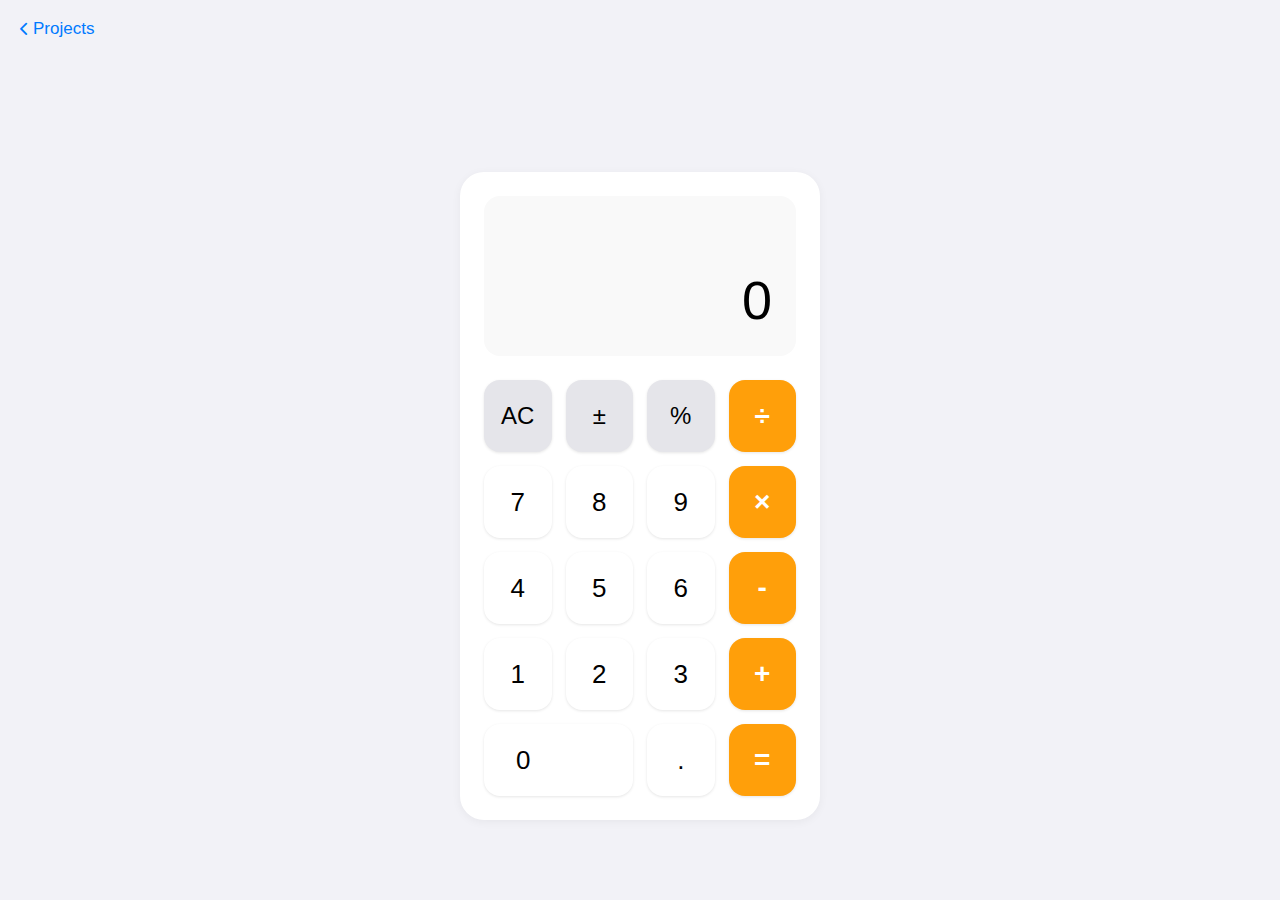
==== calculator/index.html @ 37000dd3 "Add files via upload" ====
<!DOCTYPE html>
<html lang="en">
<head>
    <meta charset="UTF-8">
    <meta name="viewport" content="width=device-width, initial-scale=1.0">
    <meta name="color-scheme" content="light dark">
    <title>Calculator</title>
    <link rel="stylesheet" href="/shared/theme.css">
    <link rel="stylesheet" href="/shared/nav-styles.css">
    <link rel="stylesheet" href="styles.css">
    <link rel="stylesheet" href="https://cdnjs.cloudflare.com/ajax/libs/font-awesome/6.5.1/css/all.min.css">
</head>
<body>
    <div class="container">
        <header>
            <nav class="top-nav">
                <a href="../index.html" class="back-button">
                    <i class="fas fa-chevron-left"></i>
                    <span>Projects</span>
                </a>
            </nav>
        </header>

        <div class="calculator">
            <div class="display">
                <div class="previous-operand" id="previous-operand"></div>
                <div class="current-operand" id="current-operand">0</div>
            </div>
            <div class="keypad">
                <button class="key function" data-action="clear">AC</button>
                <button class="key function" data-action="toggle-sign">±</button>
                <button class="key function" data-action="percentage">%</button>
                <button class="key operator" data-operator="÷">÷</button>
                
                <button class="key number" data-number="7">7</button>
                <button class="key number" data-number="8">8</button>
                <button class="key number" data-number="9">9</button>
                <button class="key operator" data-operator="×">×</button>
                
                <button class="key number" data-number="4">4</button>
                <button class="key number" data-number="5">5</button>
                <button class="key number" data-number="6">6</button>
                <button class="key operator" data-operator="-">-</button>
                
                <button class="key number" data-number="1">1</button>
                <button class="key number" data-number="2">2</button>
                <button class="key number" data-number="3">3</button>
                <button class="key operator" data-operator="+">+</button>
                
                <button class="key number span-2" data-number="0">0</button>
                <button class="key number" data-number=".">.</button>
                <button class="key operator" data-operator="=">=</button>
            </div>
        </div>
    </div>
    <script src="script.js"></script>
</body>
</html>
---- shared/theme.css ----
:root {
    /* Light theme (default) */
    --bg-color: #f2f2f7;
    --card-bg: #ffffff;
    --text-color: #000000;
    --secondary-text: #6c6c6c;
    --border-color: #e0e0e0;
    --accent-color: #007AFF;
    --shadow: 0 4px 6px rgba(0, 0, 0, 0.1);
    
    /* Common colors */
    --success-color: #34c759;
    --warning-color: #ff9500;
    --error-color: #ff3b30;
}

@media (prefers-color-scheme: dark) {
    :root {
        --bg-color: #000000;
        --card-bg: #1c1c1e;
        --text-color: #ffffff;
        --secondary-text: #98989f;
        --border-color: #38383a;
        --shadow: 0 4px 6px rgba(0, 0, 0, 0.2);
    }
}

/* Base styles */
* {
    margin: 0;
    padding: 0;
    box-sizing: border-box;
    -webkit-font-smoothing: antialiased;
    -webkit-tap-highlight-color: transparent;
}

body {
    font-family: -apple-system, BlinkMacSystemFont, "Segoe UI", Roboto, sans-serif;
    background-color: var(--bg-color);
    color: var(--text-color);
    line-height: 1.5;
    min-height: 100vh;
}
---- shared/nav-styles.css ----
.top-nav {
    position: fixed;
    top: 0;
    left: 0;
    right: 0;
    display: flex;
    justify-content: space-between;
    align-items: center;
    padding: 16px 20px;
    background-color: var(--bg-color);
    backdrop-filter: blur(10px);
    -webkit-backdrop-filter: blur(10px);
    z-index: 100;
}

.back-button {
    display: inline-flex;
    align-items: center;
    gap: 6px;
    color: var(--accent-color);
    text-decoration: none;
    font-size: 17px;
    font-weight: 400;
    padding: 8px;
    margin: -8px;
    border-radius: 8px;
    transition: background-color 0.2s;
}

.back-button:hover {
    background-color: rgba(0, 122, 255, 0.1);
}

.back-button i {
    font-size: 14px;
}

/* Adjust main content to account for fixed header */
.container {
    padding-top: 80px !important;
}
---- calculator/styles.css ----
/* Calculator-specific variables */
:root {
    /* Light theme */
    --bg-color: #f2f2f7;
    --card-bg: #ffffff;
    --display-bg: #f9f9f9;
    --text-color: #000000;
    --secondary-text: #6c6c6c;
    --key-bg: #ffffff;
    --key-text: #000000;
    --operator-bg: #ff9f0a;
    --operator-text: #ffffff;
    --function-bg: #e5e5ea;
    --function-text: #000000;
    --shadow: 0 2px 10px rgba(0, 0, 0, 0.05);
    --key-shadow: 0 1px 3px rgba(0, 0, 0, 0.1);
    --accent-color: #007AFF;
}

@media (prefers-color-scheme: dark) {
    :root {
        --bg-color: #000000;
        --card-bg: #1c1c1e;
        --display-bg: #1c1c1e;
        --text-color: #ffffff;
        --secondary-text: #98989f;
        --key-bg: #2c2c2e;
        --key-text: #ffffff;
        --operator-bg: #ff9f0a;
        --operator-text: #ffffff;
        --function-bg: #3a3a3c;
        --function-text: #ffffff;
        --shadow: 0 2px 10px rgba(0, 0, 0, 0.2);
        --key-shadow: 0 1px 3px rgba(0, 0, 0, 0.2);
    }
}

* {
    margin: 0;
    padding: 0;
    box-sizing: border-box;
    -webkit-font-smoothing: antialiased;
    -webkit-tap-highlight-color: transparent;
}

body {
    font-family: -apple-system, BlinkMacSystemFont, "Segoe UI", Roboto, sans-serif;
    background-color: var(--bg-color);
    color: var(--text-color);
    line-height: 1.5;
    min-height: 100vh;
    display: flex;
    align-items: center;
    justify-content: center;
}

.container {
    max-width: 400px;
    width: 100%;
    margin: 0 auto;
    padding: 20px;
}

header {
    margin-bottom: 32px;
}

.top-nav {
    display: flex;
    justify-content: space-between;
    align-items: center;
    margin-bottom: 24px;
}

.back-button {
    color: var(--accent-color);
    text-decoration: none;
    display: flex;
    align-items: center;
    gap: 4px;
    font-size: 17px;
}

.calculator {
    background: var(--card-bg);
    border-radius: 24px;
    padding: 24px;
    box-shadow: var(--shadow);
    max-width: 360px;
    margin: 0 auto;
}

.display {
    background: var(--display-bg);
    padding: 24px;
    border-radius: 16px;
    margin-bottom: 24px;
    text-align: right;
    min-height: 140px;
    display: flex;
    flex-direction: column;
    justify-content: flex-end;
}

.previous-operand {
    color: var(--secondary-text);
    font-size: 26px;
    min-height: 40px;
    margin-bottom: 8px;
}

.current-operand {
    color: var(--text-color);
    font-size: 54px;
    font-weight: 300;
    line-height: 1.2;
    overflow: hidden;
    text-overflow: ellipsis;
}

.keypad {
    display: grid;
    grid-template-columns: repeat(4, 1fr);
    gap: 14px;
}

.key {
    border: none;
    border-radius: 16px;
    padding: 0;
    font-size: 26px;
    font-weight: 500;
    cursor: pointer;
    transition: all 0.2s ease;
    box-shadow: var(--key-shadow);
    display: flex;
    align-items: center;
    justify-content: center;
    min-height: 72px;
    user-select: none;
    -webkit-user-select: none;
}

.key:active {
    transform: scale(0.95);
    opacity: 0.8;
}

.number {
    background: var(--key-bg);
    color: var(--key-text);
}

.operator {
    background: var(--operator-bg);
    color: var(--operator-text);
    font-weight: 600;
    font-size: 28px;
}

.function {
    background: var(--function-bg);
    color: var(--function-text);
    font-size: 24px;
}

.span-2 {
    grid-column: span 2;
    justify-content: flex-start;
    padding-left: 32px;
}

@media (max-width: 480px) {
    .container {
        padding: 16px;
    }
    
    .calculator {
        padding: 20px;
        border-radius: 20px;
    }
    
    .display {
        padding: 20px;
        min-height: 120px;
        margin-bottom: 20px;
    }
    
    .key {
        min-height: 64px;
        font-size: 24px;
        border-radius: 14px;
    }

    .operator {
        font-size: 26px;
    }

    .function {
        font-size: 22px;
    }

    .current-operand {
        font-size: 44px;
    }

    .previous-operand {
        font-size: 24px;
    }

    .span-2 {
        padding-left: 28px;
    }
}

@keyframes press {
    0% { transform: scale(1); }
    50% { transform: scale(0.95); }
    100% { transform: scale(1); }
}

.key.pressed {
    animation: press 0.1s ease;
}
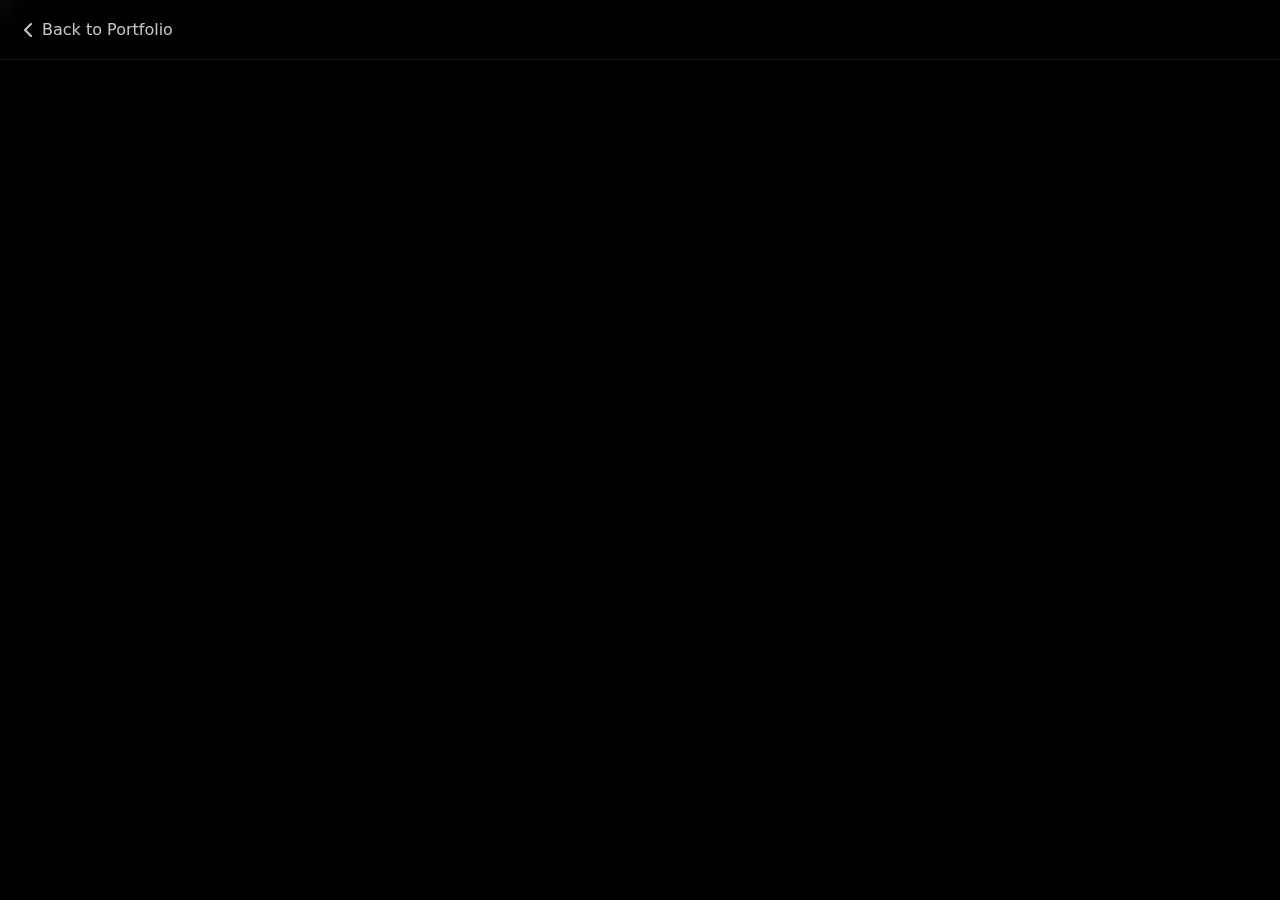
==== commit 4eecfbf7: "Update1" ====
--- a/calculator/index.html
+++ b/calculator/index.html
@@ -3,56 +3,28 @@
 <head>
     <meta charset="UTF-8">
     <meta name="viewport" content="width=device-width, initial-scale=1.0">
-    <meta name="color-scheme" content="light dark">
-    <title>Calculator</title>
-    <link rel="stylesheet" href="/shared/theme.css">
-    <link rel="stylesheet" href="/shared/nav-styles.css">
-    <link rel="stylesheet" href="styles.css">
+    <meta name="theme-color" content="#000000">
+    <title>Calculator | HamitCF</title>
+    <link rel="stylesheet" href="../styles.css">
+    <link rel="stylesheet" href="calculator.css">
     <link rel="stylesheet" href="https://cdnjs.cloudflare.com/ajax/libs/font-awesome/6.5.1/css/all.min.css">
 </head>
 <body>
-    <div class="container">
-        <header>
-            <nav class="top-nav">
-                <a href="../index.html" class="back-button">
-                    <i class="fas fa-chevron-left"></i>
-                    <span>Projects</span>
-                </a>
-            </nav>
-        </header>
+    <div class="project-header">
+        <a href="../index.html" class="home-button">
+            <i class="fas fa-chevron-left"></i>
+            <span>Back to Portfolio</span>
+        </a>
+    </div>
 
-        <div class="calculator">
-            <div class="display">
-                <div class="previous-operand" id="previous-operand"></div>
-                <div class="current-operand" id="current-operand">0</div>
-            </div>
-            <div class="keypad">
-                <button class="key function" data-action="clear">AC</button>
-                <button class="key function" data-action="toggle-sign">±</button>
-                <button class="key function" data-action="percentage">%</button>
-                <button class="key operator" data-operator="÷">÷</button>
-                
-                <button class="key number" data-number="7">7</button>
-                <button class="key number" data-number="8">8</button>
-                <button class="key number" data-number="9">9</button>
-                <button class="key operator" data-operator="×">×</button>
-                
-                <button class="key number" data-number="4">4</button>
-                <button class="key number" data-number="5">5</button>
-                <button class="key number" data-number="6">6</button>
-                <button class="key operator" data-operator="-">-</button>
-                
-                <button class="key number" data-number="1">1</button>
-                <button class="key number" data-number="2">2</button>
-                <button class="key number" data-number="3">3</button>
-                <button class="key operator" data-operator="+">+</button>
-                
-                <button class="key number span-2" data-number="0">0</button>
-                <button class="key number" data-number=".">.</button>
-                <button class="key operator" data-operator="=">=</button>
-            </div>
+    <div class="calculator">
+        <div class="display">
+            <div class="previous-operand"></div>
+            <div class="current-operand">0</div>
         </div>
+        <!-- calculator buttons buraya gelecek -->
     </div>
-    <script src="script.js"></script>
+
+    <script src="calculator.js"></script>
 </body>
 </html> --- a/styles.css
+++ b/styles.css
@@ -0,0 +1,1375 @@
+:root {
+    --background: #000000;
+    --text: #f5f5f7;
+    --secondary-text: #86868b;
+    --accent: #0066cc;
+    --card-bg: rgba(28, 28, 30, 0.8);
+    --nav-bg: rgba(0, 0, 0, 0.8);
+    --border-color: rgba(255, 255, 255, 0.1);
+    --container-width: 1200px;
+    --spacing-lg: 20px;
+    --font-primary: -apple-system, BlinkMacSystemFont, 'SF Pro Text', 'SF Pro Display', system-ui, sans-serif;
+    --font-display: 'SF Pro Display', -apple-system, BlinkMacSystemFont, system-ui, sans-serif;
+}
+
+* {
+    margin: 0;
+    padding: 0;
+    box-sizing: border-box;
+}
+
+body {
+    font-family: var(--font-primary);
+    background-color: var(--background);
+    color: var(--text);
+    transition: background-color 0.3s ease, color 0.3s ease;
+    -webkit-font-smoothing: antialiased;
+    -moz-osx-font-smoothing: grayscale;
+}
+
+.sidebar {
+    position: fixed;
+    left: 0;
+    top: 0;
+    height: 100vh;
+    width: 250px;
+    background: var(--nav-bg);
+    backdrop-filter: blur(10px);
+    padding: 2rem;
+    display: flex;
+    flex-direction: column;
+    z-index: 1000;
+    transition: all 0.3s ease;
+    border-right: 1px solid var(--border-color);
+}
+
+/* Collapsed sidebar state */
+.sidebar.collapsed {
+    width: 80px;
+    padding: 2rem 1rem;
+}
+
+.sidebar-header {
+    display: flex;
+    align-items: center;
+    justify-content: space-between;
+    margin-bottom: 2rem;
+}
+
+.sidebar-toggle {
+    background: none;
+    border: none;
+    color: var(--text);
+    cursor: pointer;
+    padding: 0.5rem;
+    border-radius: 50%;
+    display: flex;
+    align-items: center;
+    justify-content: center;
+    transition: all 0.3s ease;
+}
+
+.sidebar-toggle:hover {
+    background: rgba(0, 122, 255, 0.1);
+    color: var(--accent);
+}
+
+/* Rotate icon when sidebar is collapsed */
+.sidebar.collapsed .sidebar-toggle i {
+    transform: rotate(180deg);
+}
+
+/* Adjust nav links in collapsed state */
+.sidebar.collapsed .nav-links a span {
+    opacity: 0;
+    width: 0;
+    display: none;
+}
+
+.sidebar.collapsed .nav-brand {
+    font-size: 0;
+}
+
+.sidebar.collapsed .nav-brand::first-letter {
+    font-size: 1.2rem;
+}
+
+.nav-links {
+    display: flex;
+    flex-direction: column;
+    gap: 1rem;
+    margin-top: 2rem;
+    align-items: flex-start;
+    width: 100%;
+}
+
+.nav-links a {
+    display: flex;
+    align-items: center;
+    gap: 1rem;
+    width: 100%;
+    padding: 0.8rem 1rem;
+    border-radius: 0.8rem;
+    transition: all 0.3s ease;
+    color: var(--text);
+    opacity: 0.7;
+}
+
+.nav-links a i {
+    min-width: 24px;
+    text-align: center;
+    font-size: 1.1rem;
+}
+
+.theme-toggle {
+    display: none;
+}
+
+.main-content {
+    margin-left: 250px;
+    padding: 2rem;
+    transition: margin-left 0.3s ease;
+}
+
+.main-content.expanded {
+    margin-left: 80px;
+}
+
+/* Update mobile styles */
+@media screen and (max-width: 768px) {
+    .sidebar {
+        transform: translateX(-100%);
+    }
+
+    .sidebar.active {
+        transform: translateX(0);
+        width: 250px;
+    }
+
+    .main-content {
+        margin-left: 0;
+    }
+
+    .main-content.expanded {
+        margin-left: 0;
+    }
+}
+
+/* Clean up redundant styles */
+.navbar,
+.nav-brand,
+.nav-links a {
+    /* Keep existing styles but update for sidebar context */
+    color: var(--nav-text);
+    text-decoration: none;
+    padding: 0.8rem 1rem;
+    border-radius: 0.8rem;
+    transition: all 0.3s ease;
+}
+
+.nav-links a:hover {
+    background: rgba(255, 255, 255, 0.1);
+    color: var(--accent);
+}
+
+.hero {
+    height: 100vh;
+    display: flex;
+    justify-content: space-between;
+    align-items: center;
+    padding: 0 2rem;
+    max-width: 1200px;
+    margin: 0 auto;
+}
+
+.hero h1 {
+    font-size: 3.5rem;
+    margin-bottom: 1rem;
+}
+
+.hero p {
+    font-size: 1.5rem;
+    color: var(--secondary-text);
+}
+
+.cta-button {
+    background-color: var(--accent);
+    color: white;
+    border: none;
+    padding: 1rem 2rem;
+    border-radius: 2rem;
+    font-size: 1rem;
+    cursor: pointer;
+    transition: all 0.3s ease;
+    position: relative;
+    overflow: hidden;
+}
+
+.cta-button:hover {
+    transform: translateY(-3px) scale(1.05);
+    box-shadow: 0 10px 20px rgba(0, 122, 255, 0.2);
+}
+
+.cta-button:active {
+    transform: translateY(0) scale(0.95);
+}
+
+.projects {
+    padding: 4rem 2rem;
+    max-width: 1200px;
+    margin: 0 auto;
+}
+
+.projects h2 {
+    font-size: 2.5rem;
+    margin-bottom: 2rem;
+}
+
+.project-grid {
+    display: grid;
+    grid-template-columns: repeat(3, 1fr);
+    gap: 2rem;
+}
+
+.project-card {
+    background: var(--card-bg);
+    backdrop-filter: blur(20px);
+    border-radius: 1.5rem;
+    padding: 2rem;
+    transition: all 0.3s ease;
+    box-shadow: 0 4px 20px rgba(0, 0, 0, 0.1);
+    position: relative;
+    z-index: 1;
+}
+
+.project-card:hover {
+    transform: translateY(-5px) scale(1.02);
+    box-shadow: 0 8px 30px rgba(0, 0, 0, 0.15);
+    background: rgba(255, 255, 255, 0.9);
+}
+
+.project-image {
+    width: 100%;
+    height: 200px;
+    border-radius: 12px;
+    overflow: hidden;
+    margin-bottom: 1.5rem;
+    background: linear-gradient(135deg, var(--card-bg), var(--secondary-text));
+    position: relative;
+}
+
+.project-image img {
+    width: 100%;
+    height: 100%;
+    object-fit: cover;
+    transition: transform 0.3s ease;
+}
+
+/* Image error handling */
+.project-image img:not([src]),
+.project-image img[src=""],
+.project-image img.error {
+    display: none;
+}
+
+/* Placeholder icon for missing images */
+.project-image:not(:has(img[src])):after {
+    content: '\f121';
+    font-family: 'Font Awesome 6 Free';
+    font-weight: 900;
+    position: absolute;
+    top: 50%;
+    left: 50%;
+    transform: translate(-50%, -50%);
+    font-size: 2.5rem;
+    color: var(--text);
+    opacity: 0.5;
+}
+
+/* Hover effect only when image exists */
+.project-card:hover .project-image img:not(.error) {
+    transform: scale(1.05);
+}
+
+/* Placeholder for upcoming projects */
+.project-image.upcoming {
+    background: linear-gradient(45deg, var(--card-bg), var(--secondary-text));
+    opacity: 0.5;
+}
+
+/* Responsive adjustments */
+@media screen and (max-width: 768px) {
+    .project-image {
+        height: 180px;
+    }
+}
+
+.project-links {
+    position: relative;
+    z-index: 2;
+    display: flex;
+    gap: 1rem;
+    margin-top: 1rem;
+}
+
+.project-link {
+    color: var(--accent);
+    text-decoration: none;
+    font-size: 0.9rem;
+    padding: 0.5rem 1.2rem;
+    border-radius: 1.5rem;
+    transition: all 0.3s ease;
+    background: rgba(255, 255, 255, 0.1);
+    position: relative;
+    z-index: 3;
+    cursor: pointer;
+    flex: 1;
+    text-align: center;
+    white-space: nowrap;
+}
+
+.project-link:hover {
+    background: var(--accent);
+    color: white;
+    transform: scale(1.05);
+}
+
+.calculator-img {
+    background-image: url('assets/calculator.png');
+    background-size: cover;
+    background-position: center;
+}
+
+.todo-img {
+    background-image: url('assets/todo.png');
+    background-size: cover;
+    background-position: center;
+}
+
+.rps-img {
+    background-image: url('assets/rps.png');
+    background-size: cover;
+    background-position: center;
+}
+
+@media (max-width: 768px) {
+    .project-grid {
+        grid-template-columns: 1fr;
+    }
+
+    .hero h1 {
+        font-size: 2.5rem;
+    }
+
+    .hero p {
+        font-size: 1.2rem;
+    }
+
+    .nav-links {
+        gap: 1rem;
+    }
+}
+
+.section {
+    min-height: 100vh;
+    padding: 8rem 0;
+    position: relative;
+    scroll-margin-top: 2rem;
+}
+
+.section h2 {
+    font-size: 2.5rem;
+    font-weight: 600;
+    letter-spacing: -0.02em;
+    margin-bottom: 2rem;
+    color: var(--text);
+}
+
+/* Timeline styles for Experience */
+.timeline {
+    position: relative;
+    max-width: 1200px;
+    margin: 0 auto;
+    padding: 0 2rem;
+}
+
+.timeline-item {
+    margin-bottom: 3rem;
+    position: relative;
+    padding-left: 2rem;
+    max-width: 800px;
+}
+
+.timeline-item::before {
+    content: '';
+    position: absolute;
+    left: 0;
+    top: 0;
+    width: 3px;
+    height: 100%;
+    background-color: var(--accent);
+    border-radius: 1.5px;
+}
+
+.timeline-item::after {
+    content: '';
+    position: absolute;
+    left: -4px;
+    top: 0;
+    width: 11px;
+    height: 11px;
+    border-radius: 50%;
+    background-color: var(--accent);
+}
+
+.timeline-content {
+    background: var(--card-bg);
+    padding: 2rem;
+    border-radius: 1.5rem;
+    box-shadow: 0 4px 20px rgba(0, 0, 0, 0.1);
+}
+
+.timeline-content h3 {
+    color: var(--text);
+    font-size: 1.5rem;
+    margin-bottom: 0.5rem;
+}
+
+.company {
+    color: var(--accent);
+    font-weight: 500;
+    margin-bottom: 0.5rem;
+}
+
+.period {
+    color: var(--secondary-text);
+    margin-bottom: 1rem;
+}
+
+.timeline-item:hover .timeline-content {
+    transform: translateX(10px) scale(1.02);
+    box-shadow: 0 8px 30px rgba(0, 0, 0, 0.15);
+    background: rgba(255, 255, 255, 0.9);
+}
+
+/* Education styles */
+.education-content {
+    display: grid;
+    grid-template-columns: 1fr 1fr;
+    gap: 2rem;
+    background: var(--card-bg);
+    border-radius: 20px;
+    padding: 2rem;
+}
+
+.education-content:hover {
+    transform: translateY(-5px) scale(1.01);
+    box-shadow: 0 8px 30px rgba(0, 0, 0, 0.15);
+    background: rgba(255, 255, 255, 0.9);
+}
+
+.education-main {
+    margin-bottom: 2rem;
+}
+
+.education-main h3 {
+    font-size: 1.8rem;
+    color: var(--text);
+    margin-bottom: 0.5rem;
+}
+
+.degree {
+    color: var(--accent);
+    font-size: 1.2rem;
+    margin-bottom: 0.5rem;
+}
+
+.courses h4 {
+    color: var(--text);
+    font-size: 1.2rem;
+    margin-bottom: 1.5rem;
+    font-weight: 600;
+}
+
+.courses ul {
+    list-style: none;
+    display: grid;
+    grid-template-columns: 1fr;
+    gap: 1rem;
+}
+
+.courses li {
+    color: var(--text);
+    padding: 0.8rem 1rem;
+    background: rgba(255, 255, 255, 0.1);
+    border-radius: 8px;
+    font-size: 0.95rem;
+    transition: all 0.3s ease;
+}
+
+.courses li:hover {
+    transform: translateX(5px);
+    background: rgba(255, 255, 255, 0.15);
+}
+
+.dark-theme .courses li {
+    background: rgba(255, 255, 255, 0.1);
+}
+
+.dark-theme .courses li:hover {
+    background: rgba(255, 255, 255, 0.15);
+}
+
+/* Reviews styles */
+.reviews-grid {
+    display: grid;
+    grid-template-columns: repeat(auto-fit, minmax(300px, 1fr));
+    gap: 2rem;
+}
+
+.review-card {
+    background: var(--card-bg);
+    backdrop-filter: blur(20px);
+    padding: 2rem;
+    border-radius: 1.5rem;
+    box-shadow: 0 4px 20px rgba(0, 0, 0, 0.1);
+    transition: all 0.3s ease;
+}
+
+.review-card:hover {
+    transform: translateY(-5px) scale(1.02);
+    box-shadow: 0 8px 30px rgba(0, 0, 0, 0.15);
+    background: rgba(255, 255, 255, 0.9);
+}
+
+.review-text {
+    font-size: 1.1rem;
+    color: var(--text);
+    margin-bottom: 1.5rem;
+    font-style: italic;
+}
+
+.reviewer-name {
+    color: var(--accent);
+    font-weight: 500;
+    margin-bottom: 0.3rem;
+}
+
+.reviewer-title {
+    color: var(--secondary-text);
+    font-size: 0.9rem;
+}
+
+/* Responsive adjustments */
+@media (max-width: 768px) {
+    .section {
+        padding: 4rem 1rem;
+    }
+
+    .section h2 {
+        font-size: 2rem;
+        margin-bottom: 2rem;
+    }
+
+    .timeline-content {
+        padding: 1.5rem;
+    }
+
+    .education-content {
+        padding: 1.5rem;
+    }
+
+    .courses ul {
+        grid-template-columns: 1fr;
+    }
+}
+
+/* Smooth scrolling for the whole page */
+html {
+    scroll-behavior: smooth;
+}
+
+/* Add transition properties to animated elements */
+.project-card,
+.timeline-item,
+.education-content,
+.review-card {
+    transition: transform 0.3s ease, opacity 0.3s ease;
+}
+
+/* Dark theme adjustments */
+.project-card:hover,
+.timeline-content:hover,
+.education-content:hover,
+.review-card:hover {
+    background: rgba(28, 28, 30, 0.95);
+}
+
+/* Add subtle gradient border on hover */
+.project-card::before,
+.timeline-content::before,
+.education-content::before,
+.review-card::before {
+    content: '';
+    position: absolute;
+    inset: -1px;
+    border-radius: inherit;
+    padding: 1px;
+    background: linear-gradient(
+        135deg,
+        rgba(255, 255, 255, 0.5),
+        rgba(0, 122, 255, 0.5)
+    );
+    -webkit-mask: linear-gradient(#fff 0 0) content-box,
+                 linear-gradient(#fff 0 0);
+    mask: linear-gradient(#fff 0 0) content-box,
+          linear-gradient(#fff 0 0);
+    -webkit-mask-composite: xor;
+    mask-composite: exclude;
+    opacity: 0;
+    transition: opacity 0.3s ease;
+    z-index: 0;
+    pointer-events: none;
+}
+
+.project-card:hover::before,
+.timeline-content:hover::before,
+.education-content:hover::before,
+.review-card:hover::before {
+    opacity: 1;
+}
+
+/* Add relative positioning for gradient border */
+.project-card,
+.timeline-content,
+.education-content,
+.review-card {
+    position: relative;
+}
+
+/* Modal styles */
+.modal {
+    position: fixed;
+    top: 0;
+    left: 0;
+    right: 0;
+    bottom: 0;
+    background: rgba(0, 0, 0, 0.5);
+    display: flex;
+    align-items: center;
+    justify-content: center;
+    opacity: 0;
+    visibility: hidden;
+    transition: all 0.3s ease;
+    backdrop-filter: blur(5px);
+    z-index: 2000;
+}
+
+.modal.show {
+    opacity: 1;
+    visibility: visible;
+}
+
+.modal-content {
+    background: var(--card-bg);
+    padding: 2rem;
+    border-radius: 20px;
+    position: relative;
+    width: 90%;
+    max-width: 500px;
+    transform: scale(0.8);
+    transition: all 0.3s ease;
+    border: 1px solid var(--border-color);
+    backdrop-filter: blur(20px);
+}
+
+.modal.show .modal-content {
+    transform: scale(1);
+}
+
+.modal-close {
+    position: absolute;
+    top: 1rem;
+    right: 1rem;
+    background: none;
+    border: none;
+    font-size: 1.5rem;
+    cursor: pointer;
+    color: var(--text);
+    width: 30px;
+    height: 30px;
+    border-radius: 50%;
+    display: flex;
+    align-items: center;
+    justify-content: center;
+    transition: all 0.3s ease;
+}
+
+.modal-close:hover {
+    background: rgba(255, 255, 255, 0.1);
+}
+
+.contact-links {
+    display: grid;
+    gap: 1rem;
+    margin-top: 1.5rem;
+}
+
+.contact-link {
+    display: flex;
+    align-items: center;
+    gap: 1rem;
+    padding: 1rem;
+    background: rgba(255, 255, 255, 0.1);
+    border-radius: 12px;
+    color: var(--text);
+    text-decoration: none;
+    transition: all 0.3s ease;
+}
+
+.contact-link:hover {
+    background: rgba(255, 255, 255, 0.2);
+    transform: translateX(5px);
+}
+
+.contact-link i {
+    font-size: 1.2rem;
+    color: var(--accent);
+}
+
+/* Update course items styling */
+.courses ul {
+    display: grid;
+    grid-template-columns: repeat(auto-fit, minmax(200px, 1fr));
+    gap: 1rem;
+}
+
+.courses li {
+    opacity: 0;
+    transform: translateY(20px);
+}
+
+.courses li.animate {
+    animation: fadeInUp 0.6s ease forwards;
+}
+
+/* Stagger the animations */
+.courses li:nth-child(1) { animation-delay: 0.1s; }
+.courses li:nth-child(2) { animation-delay: 0.2s; }
+.courses li:nth-child(3) { animation-delay: 0.3s; }
+.courses li:nth-child(4) { animation-delay: 0.4s; }
+.courses li:nth-child(5) { animation-delay: 0.5s; }
+.courses li:nth-child(6) { animation-delay: 0.6s; }
+
+/* Ensure the content inside cards is clickable */
+.project-card *,
+.timeline-content *,
+.education-content *,
+.review-card * {
+    position: relative;
+    z-index: 2;
+}
+
+.scroll-animation {
+    opacity: 0;
+    transform: translateY(20px);
+    transition: opacity 0.6s ease, transform 0.6s ease;
+}
+
+.scroll-animation.visible {
+    opacity: 1;
+    transform: translateY(0);
+}
+
+/* Add staggered delays for multiple elements */
+.scroll-animation:nth-child(2) { transition-delay: 0.2s; }
+.scroll-animation:nth-child(3) { transition-delay: 0.4s; }
+.scroll-animation:nth-child(4) { transition-delay: 0.6s; }
+
+.mobile-menu-btn {
+    display: none;
+    background: none;
+    border: none;
+    cursor: pointer;
+    padding: 10px;
+}
+
+.hamburger {
+    display: block;
+    width: 25px;
+    height: 3px;
+    background: var(--text-color);
+    position: relative;
+    transition: all 0.3s;
+}
+
+.hamburger::before,
+.hamburger::after {
+    content: '';
+    position: absolute;
+    width: 25px;
+    height: 3px;
+    background: var(--text-color);
+    transition: all 0.3s;
+}
+
+.hamburger::before {
+    top: -8px;
+}
+
+.hamburger::after {
+    top: 8px;
+}
+
+@media screen and (max-width: 768px) {
+    .navbar {
+        padding: 1rem;
+        background: var(--nav-bg);
+        z-index: 1000;
+    }
+    
+    .mobile-menu-btn {
+        display: block;
+        z-index: 1001;
+    }
+    
+    .hamburger,
+    .hamburger::before,
+    .hamburger::after {
+        background: var(--nav-text);
+    }
+    
+    .nav-links {
+        position: fixed;
+        top: 0;
+        right: -100%;
+        height: 100vh;
+        width: 70%;
+        background: var(--nav-bg);
+        flex-direction: column;
+        padding: 80px 20px;
+        transition: right 0.3s ease;
+        z-index: 1000;
+    }
+    
+    .nav-links.active {
+        right: 0;
+        box-shadow: -5px 0 15px rgba(0, 0, 0, 0.1);
+    }
+    
+    .nav-brand {
+        color: var(--nav-text);
+        z-index: 1001;
+    }
+    
+    .nav-links a {
+        margin: 15px 0;
+        font-size: 1.2rem;
+        color: var(--nav-text);
+    }
+    
+    .theme-toggle {
+        margin-top: 20px;
+    }
+    
+    /* Hamburger animation when menu is open */
+    .mobile-menu-btn.active .hamburger {
+        background: transparent;
+    }
+    
+    .mobile-menu-btn.active .hamburger::before {
+        transform: rotate(45deg);
+        top: 0;
+    }
+    
+    .mobile-menu-btn.active .hamburger::after {
+        transform: rotate(-45deg);
+        top: 0;
+    }
+} 
+
+/* Footer styles */
+.footer {
+    background: var(--nav-bg);
+    backdrop-filter: blur(10px);
+    padding: 2rem;
+    margin-top: 4rem;
+    text-align: center;
+}
+
+.footer-content {
+    max-width: 1200px;
+    margin: 0 auto;
+}
+
+.footer-links {
+    display: flex;
+    gap: 2rem;
+}
+
+.footer-links a {
+    color: var(--nav-text);
+    text-decoration: none;
+    font-size: 0.9rem;
+    transition: color 0.3s ease;
+}
+
+.footer-links a:hover {
+    color: var(--accent);
+}
+
+@media screen and (max-width: 768px) {
+    .footer-content {
+        flex-direction: column;
+        gap: 1rem;
+        text-align: center;
+    }
+    
+    .footer-links {
+        flex-wrap: wrap;
+        justify-content: center;
+    }
+}
+
+/* Add these styles for the disabled project links */
+.project-link.disabled {
+    background: rgba(128, 128, 128, 0.2);
+    color: var(--secondary-text);
+    cursor: not-allowed;
+    pointer-events: none;
+    flex: 1;
+    text-align: center;
+    white-space: nowrap;
+}
+
+/* Fix project links alignment */
+.project-links {
+    display: flex;
+    gap: 1rem;
+    justify-content: space-between;
+    margin-top: auto;
+    padding-top: 1rem;
+}
+
+.project-card {
+    display: flex;
+    flex-direction: column;
+    height: 100%;
+}
+
+/* Align experience section with header */
+.section {
+    padding: 6rem 2rem;
+    max-width: 1200px;
+    margin: 0 auto;
+}
+
+/* Style for upcoming project images */
+.upcoming-img {
+    background: linear-gradient(45deg, var(--card-bg), var(--secondary-text));
+    opacity: 0.5;
+}
+
+.nav-links .theme-toggle {
+    padding: 0.5rem 1rem;
+    border-radius: 0.8rem;
+    background: none;
+    color: var(--text);
+    display: flex;
+    align-items: center;
+    gap: 0.5rem;
+}
+
+.nav-links .theme-toggle svg {
+    width: 18px;
+    height: 18px;
+}
+
+.container {
+    width: 100%;
+    max-width: var(--container-width);
+    padding: var(--spacing-lg);
+}
+
+.wrapper {
+    width: 100%;
+    max-width: 1200px;
+    padding: 20px;
+}
+
+/* Use efficient selectors */
+/* Before */
+.header .nav .menu .item {
+    color: blue;
+}
+
+/* After */
+.menu-item {
+    color: blue;
+}
+
+/* Reduce specificity */
+/* Before */
+#header .nav-menu .nav-item.active {
+    color: red;
+}
+
+/* After */
+.nav-item--active {
+    color: red;
+}
+
+/* Update theme toggle position in sidebar */
+.theme-toggle {
+    margin-top: auto; /* Push to bottom of sidebar */
+    align-self: center;
+}
+
+/* Update the nav link styles */
+.nav-links a {
+    color: var(--nav-text);
+    text-decoration: none;
+    padding: 1rem 1.5rem;
+    border-radius: 0.8rem;
+    transition: all 0.3s ease;
+    position: relative;
+    opacity: 0.6;
+    display: flex;
+    align-items: center;
+    margin: 0.3rem 0;
+}
+
+/* Active state styling */
+.nav-links a.active {
+    color: var(--accent);
+    background: rgba(0, 122, 255, 0.1);
+    opacity: 1;
+    font-weight: 600;
+    transform: translateX(5px) !important;
+}
+
+/* Active indicator for nav links */
+.nav-links a::before {
+    content: '';
+    position: absolute;
+    left: 0;
+    top: 50%;
+    transform: translateY(-50%) scaleX(0);
+    width: 4px;
+    height: 70%;
+    background: var(--accent);
+    border-radius: 2px;
+    transition: transform 0.3s ease;
+}
+
+.nav-links a.active::before {
+    transform: translateY(-50%) scaleX(1);
+}
+
+/* Section styling */
+section {
+    min-height: 100vh;
+    padding: 8rem 0;
+    position: relative;
+    scroll-margin-top: 2rem;
+}
+
+/* Active section indicator */
+section.active {
+    position: relative;
+}
+
+section.active::before {
+    content: '';
+    position: fixed;
+    left: 0;
+    width: 4px;
+    background: var(--accent);
+    border-radius: 2px;
+    opacity: 1;
+    transition: all 0.3s ease;
+}
+
+/* Container styles */
+.section-container {
+    max-width: 1200px;
+    margin: 0 auto;
+    padding: 0 2rem;
+}
+
+/* Apple-like typography */
+h1 {
+    font-size: 3.5rem;
+    font-weight: 600;
+    letter-spacing: -0.02em;
+    line-height: 1.1;
+}
+
+h2 {
+    font-size: 2.5rem;
+    font-weight: 600;
+    letter-spacing: -0.02em;
+    margin-bottom: 2rem;
+}
+
+/* Enhanced card styling */
+.project-card, .timeline-content, .education-content, .review-card {
+    background: var(--card-bg);
+    border-radius: 20px;
+    padding: 2rem;
+    transition: all 0.3s ease;
+    backdrop-filter: blur(20px);
+    border: 1px solid rgba(255, 255, 255, 0.1);
+}
+
+/* Dark/Light mode toggle styling */
+.theme-toggle {
+    background: var(--card-bg);
+    border: none;
+    border-radius: 50%;
+    width: 40px;
+    height: 40px;
+    display: flex;
+    align-items: center;
+    justify-content: center;
+    cursor: pointer;
+    transition: all 0.3s ease;
+    margin-top: auto;
+    backdrop-filter: blur(10px);
+    border: 1px solid rgba(255, 255, 255, 0.1);
+}
+
+.theme-toggle:hover {
+    transform: scale(1.1);
+    background: rgba(0, 122, 255, 0.1);
+}
+
+/* Apple-style typography system */
+:root {
+    /* Add font variables */
+    --font-primary: -apple-system, BlinkMacSystemFont, 'SF Pro Text', 'SF Pro Display', system-ui, sans-serif;
+    --font-display: 'SF Pro Display', -apple-system, BlinkMacSystemFont, system-ui, sans-serif;
+}
+
+/* Apply fonts globally */
+body {
+    font-family: var(--font-primary);
+    -webkit-font-smoothing: antialiased;
+    -moz-osx-font-smoothing: grayscale;
+}
+
+h1, h2, h3, h4, h5, h6 {
+    font-family: var(--font-display);
+    letter-spacing: -0.02em;
+}
+
+/* Project page header styles */
+.project-header {
+    position: fixed;
+    top: 0;
+    left: 0;
+    right: 0;
+    height: 60px;
+    background: var(--nav-bg);
+    backdrop-filter: blur(10px);
+    display: flex;
+    justify-content: space-between;
+    align-items: center;
+    padding: 0 1.5rem;
+    z-index: 1000;
+    border-bottom: 1px solid var(--border-color);
+}
+
+.home-button {
+    display: flex;
+    align-items: center;
+    gap: 0.5rem;
+    color: var(--text);
+    text-decoration: none;
+    font-size: 1rem;
+    opacity: 0.8;
+    transition: opacity 0.3s ease;
+}
+
+.home-button:hover {
+    opacity: 1;
+}
+
+/* Education section styles */
+.education-wrapper {
+    display: grid;
+    grid-template-columns: 1fr;
+    gap: 2rem;
+}
+
+.education-card {
+    background: var(--card-bg);
+    border-radius: 20px;
+    padding: 2rem;
+    border: 1px solid var(--border-color);
+    backdrop-filter: blur(10px);
+}
+
+.education-card h3 {
+    font-size: 1.8rem;
+    margin-bottom: 1rem;
+    color: var(--text);
+}
+
+.education-card .degree {
+    font-size: 1.2rem;
+    color: var(--accent);
+    margin-bottom: 0.5rem;
+}
+
+.education-card .period,
+.education-card .gpa {
+    color: var(--secondary-text);
+    margin-bottom: 0.5rem;
+}
+
+/* Certificates section */
+.certificates-section {
+    margin-top: 2rem;
+}
+
+.certificates-section h3 {
+    margin-bottom: 1.5rem;
+    font-size: 1.8rem;
+}
+
+.certificates-grid {
+    display: grid;
+    grid-template-columns: repeat(auto-fit, minmax(250px, 1fr));
+    gap: 1.5rem;
+}
+
+.cert-card {
+    background: var(--card-bg);
+    border-radius: 15px;
+    padding: 1.5rem;
+    border: 1px solid var(--border-color);
+    backdrop-filter: blur(10px);
+    transition: transform 0.3s ease;
+}
+
+.cert-card:hover {
+    transform: translateY(-5px);
+}
+
+.cert-card i {
+    font-size: 2rem;
+    color: var(--accent);
+    margin-bottom: 1rem;
+}
+
+.cert-card h4 {
+    font-size: 1.2rem;
+    margin-bottom: 1rem;
+    color: var(--text);
+}
+
+.cert-card ul {
+    list-style: none;
+}
+
+.cert-card li {
+    color: var(--secondary-text);
+    margin-bottom: 0.5rem;
+    padding-left: 1rem;
+    position: relative;
+}
+
+.cert-card li::before {
+    content: '•';
+    color: var(--accent);
+    position: absolute;
+    left: 0;
+}
+
+/* Make HamitCF text a button */
+.nav-brand {
+    cursor: pointer;
+    padding: 0.8rem 1rem;
+    border-radius: 0.8rem;
+    transition: all 0.3s ease;
+    color: var(--text);
+    font-weight: 600;
+    font-size: 1.2rem;
+    text-decoration: none;
+    display: inline-block;
+}
+
+.nav-brand:hover {
+    background: rgba(0, 122, 255, 0.1);
+    color: var(--accent);
+}
+
+/* Update nav links for better collapse handling */
+.nav-links a {
+    display: flex;
+    align-items: center;
+    gap: 1rem;
+    white-space: nowrap;
+    overflow: hidden;
+}
+
+.nav-links a i {
+    min-width: 24px;
+    text-align: center;
+}
+
+/* Sidebar collapsed state adjustments */
+.sidebar.collapsed .nav-links {
+    align-items: center;
+}
+
+.sidebar.collapsed .nav-links a {
+    justify-content: center;
+    padding: 0.8rem;
+    width: 40px;
+    height: 40px;
+}
+
+.sidebar.collapsed .nav-links a i {
+    margin: 0;
+    font-size: 1.2rem;
+}
+
+.sidebar.collapsed .theme-toggle {
+    width: 40px;
+    height: 40px;
+    padding: 0;
+    justify-content: center;
+    align-self: center;
+}
+
+/* Ensure consistent icon sizing */
+.nav-links a i,
+.theme-toggle i,
+.sidebar-toggle i {
+    font-size: 1.2rem;
+    display: flex;
+    align-items: center;
+    justify-content: center;
+}
+
+/* Adjust theme toggle for both states */
+.theme-toggle {
+    margin-top: auto;
+    align-self: flex-start;
+    width: 100%;
+    padding: 0.8rem;
+    border-radius: 0.8rem;
+    background: transparent;
+    display: flex;
+    align-items: center;
+    justify-content: flex-start;
+}
+
+/* Ensure consistent hover effects */
+.sidebar.collapsed .nav-links a:hover,
+.sidebar.collapsed .theme-toggle:hover {
+    background: rgba(0, 122, 255, 0.1);
+    transform: scale(1.1);
+}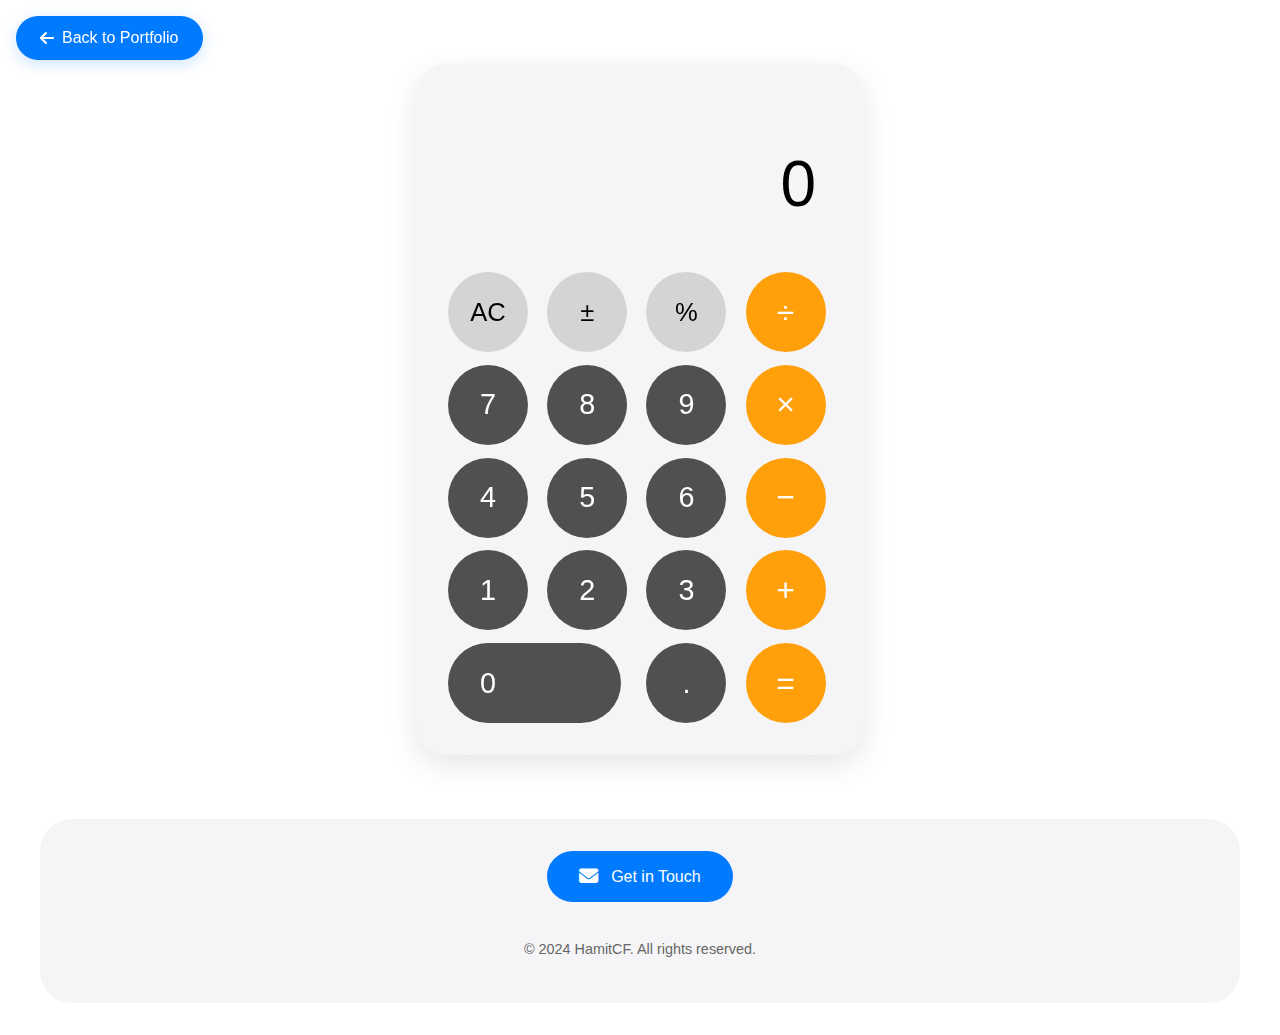
==== commit f336154b: "Add files via upload" ====
--- a/calculator/index.html
+++ b/calculator/index.html
@@ -1,30 +1,85 @@
 <!DOCTYPE html>
-<html lang="en">
+<html lang="en" data-theme="light">
 <head>
     <meta charset="UTF-8">
     <meta name="viewport" content="width=device-width, initial-scale=1.0">
-    <meta name="theme-color" content="#000000">
-    <title>Calculator | HamitCF</title>
-    <link rel="stylesheet" href="../styles.css">
-    <link rel="stylesheet" href="calculator.css">
+    <meta name="theme-color" content="#ffffff" media="(prefers-color-scheme: light)">
+    <meta name="theme-color" content="#000000" media="(prefers-color-scheme: dark)">
+    <title>Calculator</title>
+    <link rel="stylesheet" href="styles.css">
     <link rel="stylesheet" href="https://cdnjs.cloudflare.com/ajax/libs/font-awesome/6.5.1/css/all.min.css">
+    <link rel="stylesheet" href="../shared-theme.css">
+    <link rel="stylesheet" href="../project-nav.css">
 </head>
 <body>
-    <div class="project-header">
-        <a href="../index.html" class="home-button">
-            <i class="fas fa-chevron-left"></i>
-            <span>Back to Portfolio</span>
-        </a>
+    <div class="project-nav">
+        <a class='project-nav-button' href='/'>
+            <i class="fas fa-arrow-left"></i>
+            Back to Portfolio
+        </a>        
     </div>
-
-    <div class="calculator">
+    <div class="container">
         <div class="display">
             <div class="previous-operand"></div>
             <div class="current-operand">0</div>
         </div>
-        <!-- calculator buttons buraya gelecek -->
+        <div class="calculator">
+            <button class="special">AC</button>
+            <button class="special">±</button>
+            <button class="special">%</button>
+            <button class="operator">÷</button>
+            <button>7</button>
+            <button>8</button>
+            <button>9</button>
+            <button class="operator">×</button>
+            <button>4</button>
+            <button>5</button>
+            <button>6</button>
+            <button class="operator">−</button>
+            <button>1</button>
+            <button>2</button>
+            <button>3</button>
+            <button class="operator">+</button>
+            <button class="span-two">0</button>
+            <button>.</button>
+            <button class="operator">=</button>
+        </div>
+        <div id="contact-modal" class="modal">
+            <div class="modal-content">
+                <span class="close">&times;</span>
+                <h2>Get in Touch</h2>
+                <div class="contact-links">
+                    <a href="https://github.com/hamitcf1" class="contact-link">
+                        <i class="fab fa-github"></i>
+                        GitHub
+                    </a>
+                    <a href="https://linkedin.com/in/hamitcf" class="contact-link">
+                        <i class="fab fa-linkedin"></i>
+                        LinkedIn
+                    </a>
+                    <a href="https://twitter.com/hamitcf" class="contact-link">
+                        <i class="fab fa-x-twitter"></i>
+                        X
+                    </a>
+                    <a href="mailto:hamitfindik2@gmail.com" class="contact-link">
+                        <i class="fas fa-envelope"></i>
+                        hamitfindik2@gmail.com
+                    </a>
+                </div>
+            </div>
+        </div>
     </div>
-
-    <script src="calculator.js"></script>
+    <footer class="footer">
+        <div class="footer-content">
+            <a href="mailto:contact@hamitcf.dev?subject=Let's%20Work%20Together&body=Hi%20Hamit%2C%0D%0A%0D%0AI'd%20like%20to%20discuss%20a%20potential%20project%20with%20you.%0D%0A%0D%0ABest%20regards" class="contact-btn">
+                <i class="fas fa-envelope"></i>
+                Get in Touch
+            </a>
+            <p class="copyright">© 2024 HamitCF. All rights reserved.</p>
+        </div>
+    </footer>
+    <script src="script.js"></script>
+    <script src="../theme-toggle.js"></script>
+    <script src="../modal.js"></script>
 </body>
 </html> --- a/calculator/styles.css
+++ b/calculator/styles.css
@@ -0,0 +1,170 @@
+:root {
+    /* Light theme */
+    --calc-bg: rgba(255, 255, 255, 0.8);
+    --operator-bg: #FF9F0A;
+    --operator-hover: #FFB340;
+    --special-bg: #D4D4D2;
+    --special-hover: #E5E5E5;
+    --number-bg: #505050;
+    --number-hover: #707070;
+    --text-color: #ffffff;
+    --display-text: #000000;
+}
+
+[data-theme="dark"] {
+    /* Dark theme */
+    --calc-bg: rgba(0, 0, 0, 0.8);
+    --operator-bg: #FF9F0A;
+    --operator-hover: #FFB340;
+    --special-bg: #A5A5A5;
+    --special-hover: #D1D1D1;
+    --number-bg: #333333;
+    --number-hover: #4D4D4D;
+    --text-color: #ffffff;
+    --display-text: #ffffff;
+}
+
+.container {
+    background: var(--calc-bg);
+    backdrop-filter: blur(20px);
+    border-radius: 2rem;
+    padding: 1.5rem;
+    max-width: 400px;
+    width: 100%;
+    margin: 4rem auto;
+    box-shadow: 0 4px 30px rgba(0, 0, 0, 0.1);
+}
+
+.display {
+    background: transparent;
+    padding: 2rem 1.5rem;
+    text-align: right;
+    margin-bottom: 1rem;
+}
+
+.previous-operand {
+    color: var(--display-text);
+    opacity: 0.7;
+    font-size: 1.5rem;
+    min-height: 1.5rem;
+    margin-bottom: 0.5rem;
+}
+
+.current-operand {
+    color: var(--display-text);
+    font-size: 4rem;
+    font-weight: 300;
+    line-height: 1;
+}
+
+.calculator {
+    display: grid;
+    grid-template-columns: repeat(4, 1fr);
+    gap: 0.8rem;
+    padding: 0.5rem;
+}
+
+button {
+    border: none;
+    font-size: 1.8rem;
+    padding: 0;
+    height: 5rem;
+    cursor: pointer;
+    border-radius: 50%;
+    color: var(--text-color);
+    font-weight: 400;
+    transition: all 0.2s ease;
+    aspect-ratio: 1;
+    display: flex;
+    align-items: center;
+    justify-content: center;
+    -webkit-tap-highlight-color: transparent;
+}
+
+button.operator {
+    background: var(--operator-bg);
+    color: white;
+    font-size: 2rem;
+}
+
+button.operator:hover {
+    background: var(--operator-hover);
+}
+
+button.special {
+    background: var(--special-bg);
+    color: #000000;
+    font-size: 1.6rem;
+}
+
+button.special:hover {
+    background: var(--special-hover);
+}
+
+button:not(.operator):not(.special) {
+    background: var(--number-bg);
+    font-size: 1.8rem;
+}
+
+button:not(.operator):not(.special):hover {
+    background: var(--number-hover);
+}
+
+.span-two {
+    grid-column: span 2;
+    border-radius: 2.5rem;
+    padding-left: 1.5rem;
+    justify-content: flex-start;
+    width: 100%;
+    aspect-ratio: auto;
+}
+
+/* Zero button specific styling */
+button.span-two {
+    position: relative;
+    padding-left: 2rem;
+    text-align: left;
+    width: calc(10rem + 0.8rem); /* Double button width plus gap */
+}
+
+/* Animations */
+@keyframes buttonPress {
+    0% { transform: scale(1); }
+    50% { transform: scale(0.95); }
+    100% { transform: scale(1); }
+}
+
+button:active {
+    animation: buttonPress 0.15s ease;
+}
+
+/* Mobile responsiveness */
+@media (max-width: 768px) {
+    .container {
+        margin: 1rem;
+        padding: 1rem;
+        border-radius: 1.5rem;
+    }
+
+    .calculator {
+        gap: 0.5rem;
+    }
+
+    button {
+        height: 4rem;
+    }
+
+    button.span-two {
+        width: calc(8rem + 0.5rem); /* Adjusted for mobile */
+        padding-left: 1.5rem;
+    }
+
+    .current-operand {
+        font-size: 3rem;
+    }
+}
+
+/* Ensure text remains visible during webfont load */
+.calculator {
+    font-display: swap;
+} --- a/shared-theme.css
+++ b/shared-theme.css
@@ -0,0 +1,311 @@
+
+/* Dark theme styles */
+.dark-theme {
+    --background: #000000;
+    --text: #ffffff;
+    --secondary-text: #999999;
+    --accent: #0A84FF;
+    --card-bg: rgba(28, 28, 30, 0.8);
+    --nav-bg: rgba(0, 0, 0, 0.8);
+    --input-bg: rgba(255, 255, 255, 0.1);
+    --button-bg: #1c1c1e;
+}
+
+/* Light theme styles */
+:root {
+    --background: #ffffff;
+    --text: #000000;
+    --secondary-text: #666666;
+    --accent: #007AFF;
+    --card-bg: #f5f5f7;
+    --nav-bg: rgba(255, 255, 255, 0.8);
+    --nav-text: #000000;
+}
+
+[data-theme="dark"] {
+    --background: #000000;
+    --text: #ffffff;
+    --secondary-text: #999999;
+    --card-bg: #1c1c1e;
+    --nav-bg: rgba(0, 0, 0, 0.8);
+    --nav-text: #ffffff;
+    --completed: #666666;
+    --border: #333333;
+}
+
+/* Media query for mobile */
+@media (max-width: 768px) {
+    .theme-toggle, .home-button {
+        top: 1rem;
+    }
+    .theme-toggle {
+        right: 1rem;
+    }
+    .home-button {
+        left: 1rem;
+    }
+}
+
+.footer {
+    background: var(--card-bg);
+    backdrop-filter: blur(20px);
+    padding: 2rem;
+    text-align: center;
+    border-radius: 2rem;
+    margin: 4rem 2rem 2rem;
+}
+
+.footer-content {
+    max-width: 1200px;
+    margin: 0 auto;
+    display: flex;
+    flex-direction: column;
+    align-items: center;
+    gap: 1.5rem;
+}
+
+.contact-btn {
+    background: var(--accent);
+    color: white;
+    border: none;
+    padding: 1rem 2rem;
+    border-radius: 2rem;
+    font-size: 1rem;
+    font-weight: 500;
+    cursor: pointer;
+    display: flex;
+    align-items: center;
+    gap: 0.8rem;
+    transition: all 0.3s ease;
+    text-decoration: none;
+}
+
+.contact-btn:hover {
+    transform: translateY(-2px);
+    box-shadow: 0 4px 15px rgba(0, 122, 255, 0.3);
+}
+
+.contact-btn i {
+    font-size: 1.2rem;
+}
+
+.copyright {
+    color: var(--secondary-text);
+    font-size: 0.9rem;
+    font-weight: 500;
+}
+
+/* Dark theme adjustments for contact button */
+[data-theme="dark"] .contact-btn {
+    background: var(--accent);
+    color: white;
+}
+
+@media (max-width: 768px) {
+    .footer {
+        padding: 1.5rem;
+        margin: 2rem 1rem 1rem;
+    }
+
+    .contact-btn {
+        padding: 0.8rem 1.5rem;
+        font-size: 0.9rem;
+    }
+}
+
+/* iOS-style back button */
+.home-button {
+    position: fixed;
+    top: 2rem;
+    left: 2rem;
+    background: rgba(10, 132, 255, 0.1);
+    border: none;
+    padding: 1rem 1.5rem;
+    border-radius: 2rem;
+    color: var(--accent);
+    font-size: 1rem;
+    font-weight: 500;
+    cursor: pointer;
+    display: flex;
+    align-items: center;
+    gap: 0.8rem;
+    transition: all 0.3s ease;
+    backdrop-filter: blur(10px);
+    text-decoration: none;
+    z-index: 1000;
+}
+
+.home-button:hover {
+    background: rgba(10, 132, 255, 0.15);
+    transform: translateX(-5px);
+}
+
+.home-button i {
+    font-size: 0.9rem;
+    transition: transform 0.3s ease;
+}
+
+/* Dark theme adjustments for back button */
+.dark-theme .home-button {
+    background: rgba(255, 255, 255, 0.15);
+    color: #ffffff;
+}
+
+.dark-theme .home-button:hover {
+    background: rgba(255, 255, 255, 0.2);
+}
+
+/* Add these base styles */
+body {
+    background-color: var(--background);
+    color: var(--text);
+    min-height: 100vh;
+    transition: background-color 0.3s, color 0.3s;
+}
+
+.container {
+    background: var(--card-bg);
+    backdrop-filter: blur(20px);
+    border-radius: 2rem;
+    box-shadow: 0 10px 30px rgba(0, 0, 0, 0.1);
+    transition: all 0.3s ease;
+    position: relative;
+    overflow: hidden;
+    animation: fadeIn 0.5s ease;
+}
+
+/* Dark theme container adjustments */
+.dark-theme .container {
+    box-shadow: 0 10px 30px rgba(0, 0, 0, 0.3);
+}
+
+/* Add these aesthetic improvements */
+.container {
+    position: relative;
+    overflow: hidden;
+}
+
+.container::before {
+    content: '';
+    position: absolute;
+    top: 0;
+    left: 0;
+    right: 0;
+    height: 1px;
+    background: linear-gradient(
+        90deg,
+        transparent,
+        rgba(255, 255, 255, 0.2),
+        transparent
+    );
+}
+
+/* Improve button styles */
+button {
+    position: relative;
+    overflow: hidden;
+}
+
+button::after {
+    content: '';
+    position: absolute;
+    top: 0;
+    left: 0;
+    right: 0;
+    bottom: 0;
+    background: linear-gradient(
+        rgba(255, 255, 255, 0.1),
+        transparent
+    );
+    opacity: 0;
+    transition: opacity 0.3s;
+}
+
+button:hover::after {
+    opacity: 1;
+}
+
+/* Add subtle animations */
+@keyframes fadeIn {
+    from { opacity: 0; }
+    to { opacity: 1; }
+}
+
+.container {
+    animation: fadeIn 0.5s ease;
+}
+
+/* Add Apple system fonts */
+* {
+    font-family: -apple-system, BlinkMacSystemFont, 'SF Pro Text', 'SF Pro Icons', 'Helvetica Neue', sans-serif;
+}
+
+/* Modal styles */
+.modal {
+    display: none;
+    position: fixed;
+    top: 0;
+    left: 0;
+    width: 100%;
+    height: 100%;
+    background: rgba(0, 0, 0, 0.5);
+    backdrop-filter: blur(5px);
+    z-index: 1000;
+    align-items: center;
+    justify-content: center;
+}
+
+.modal-content {
+    background: var(--card-bg);
+    padding: 2rem;
+    border-radius: 1.5rem;
+    position: relative;
+    width: 90%;
+    max-width: 500px;
+    animation: modalSlideIn 0.3s ease;
+}
+
+.close {
+    position: absolute;
+    right: 1.5rem;
+    top: 1.5rem;
+    font-size: 1.5rem;
+    cursor: pointer;
+    color: var(--text);
+}
+
+.contact-links {
+    display: flex;
+    flex-direction: column;
+    gap: 1rem;
+    margin-top: 1.5rem;
+}
+
+.contact-link {
+    display: flex;
+    align-items: center;
+    gap: 1rem;
+    padding: 1rem;
+    border-radius: 1rem;
+    background: var(--card-bg);
+    color: var(--text);
+    text-decoration: none;
+    transition: all 0.3s ease;
+}
+
+.contact-link:hover {
+    transform: translateX(10px);
+    background: var(--accent);
+    color: white;
+}
+
+@keyframes modalSlideIn {
+    from {
+        opacity: 0;
+        transform: translateY(-20px);
+    }
+    to {
+        opacity: 1;
+        transform: translateY(0);
+    }
+} --- a/project-nav.css
+++ b/project-nav.css
@@ -0,0 +1,66 @@
+.project-nav {
+    position: fixed;
+    top: 1rem;
+    left: 1rem;
+    display: flex;
+    gap: 1.5rem;
+    z-index: 1000;
+    align-items: center;
+}
+
+.project-nav-button {
+    background: var(--accent);
+    color: white !important;
+    padding: 0.8rem 1.5rem;
+    border-radius: 2rem;
+    font-weight: 500;
+    box-shadow: 0 4px 15px rgba(0, 122, 255, 0.2);
+    display: flex;
+    align-items: center;
+    gap: 0.5rem;
+    text-decoration: none;
+}
+
+.project-nav-button:hover {
+    transform: translateY(-2px);
+    box-shadow: 0 6px 20px rgba(0, 122, 255, 0.3);
+}
+
+.project-nav .theme-toggle {
+    position: fixed;
+    right: 1rem;
+    top: 1rem;
+    padding: 0.8rem !important;
+    inline-size: auto !important;
+    block-size: auto !important;
+    background: var(--nav-bg) !important;
+    backdrop-filter: blur(10px);
+    border-radius: 2rem !important;
+    display: flex;
+    align-items: center;
+    box-shadow: 0 2px 10px rgba(0, 0, 0, 0.1);
+}
+
+.project-nav .theme-toggle:hover {
+    transform: translateY(-2px);
+    box-shadow: 0 4px 15px rgba(0, 0, 0, 0.15);
+}
+
+.project-nav .theme-toggle svg {
+    width: 20px;
+    height: 20px;
+}
+
+@media screen and (max-width: 768px) {
+    .project-nav {
+        top: 1rem;
+        left: 1rem;
+        flex-direction: row;
+    }
+
+    .project-nav-button,
+    .project-nav .theme-toggle {
+        padding: 0.6rem 1.2rem !important;
+        font-size: 0.8rem;
+    }
+} 